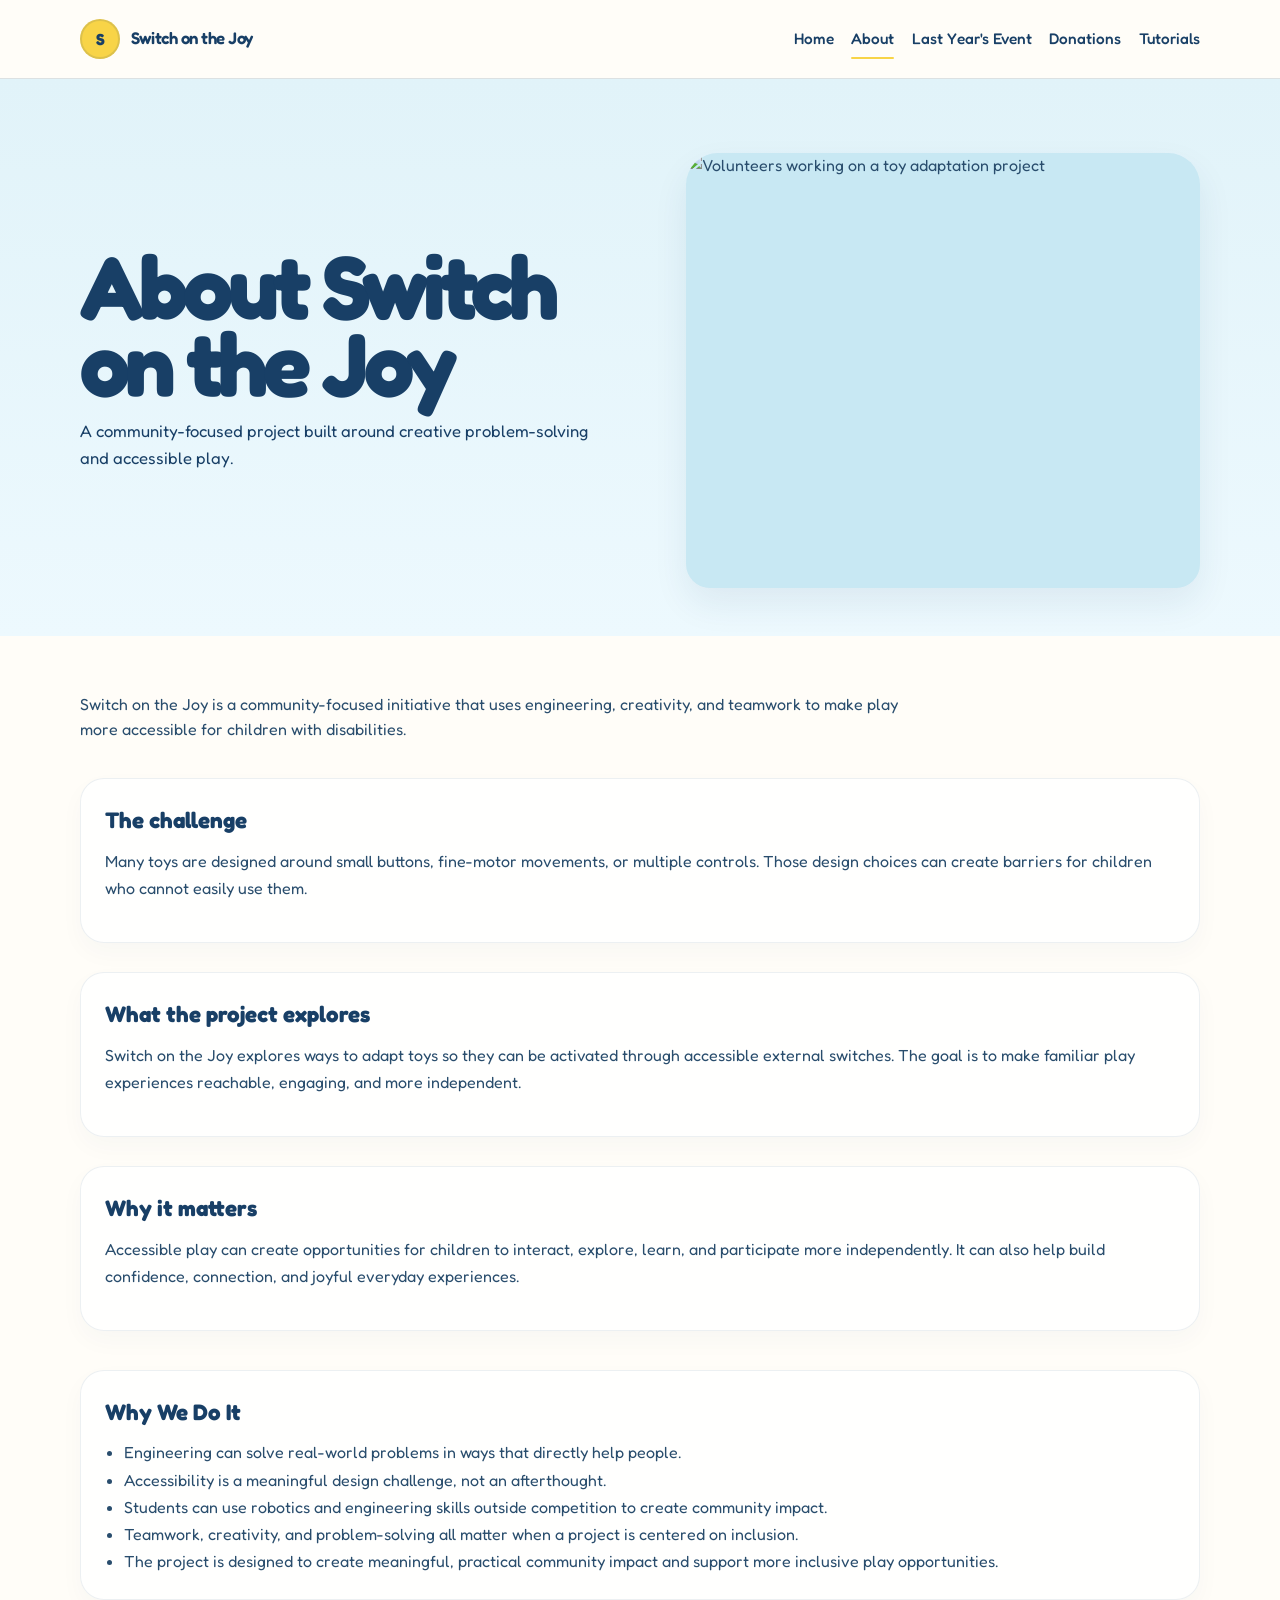
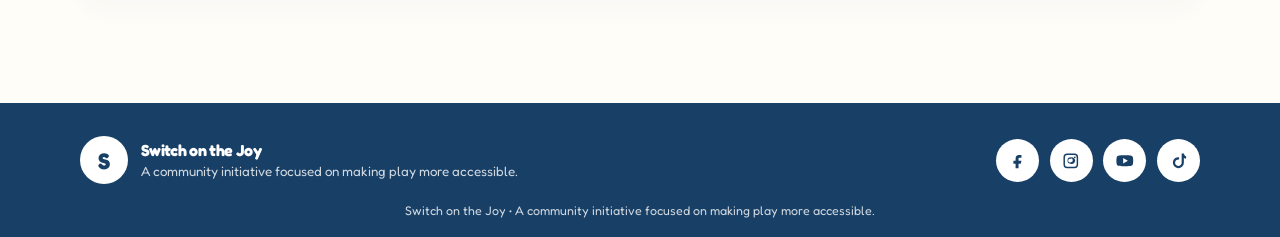
==== about.html @ 239ac734 "made multi page changes" ====
<!DOCTYPE html>
<html lang="en">
<head>
  <meta charset="UTF-8">
  <meta name="viewport" content="width=device-width, initial-scale=1.0">
  <title>About Switch on the Joy | FBNF</title>
  <link rel="preconnect" href="https://fonts.googleapis.com">
  <link rel="preconnect" href="https://fonts.gstatic.com" crossorigin>
  <link href="https://fonts.googleapis.com/css2?family=Fredoka:wght@400;500;600;700&family=Patrick+Hand&display=swap" rel="stylesheet">
  <link rel="stylesheet" href="styles.css">
</head>
<body>
  <header class="site-header">
    <div class="container nav-wrap">
      <a class="brand" href="index.html" aria-label="Switch on the Joy home">
        <span class="brand-mark">S</span>
        <span class="brand-name">Switch on the Joy</span>
      </a>

      <button class="nav-toggle" type="button" aria-expanded="false" aria-controls="site-nav">
        Menu
      </button>

      <nav class="main-nav" id="site-nav" aria-label="Main navigation">
        <a href="index.html">Home</a>
        <a href="about.html" class="is-current">About</a>
        <a href="event.html">Last Year's Event</a>
        <a href="donate.html">Donations</a>
        <a href="tutorials.html">Tutorials</a>
      </nav>
    </div>
  </header>

  <main>
    <section class="page-hero">
      <div class="container hero-layout">
        <div class="hero-copy">
          <h1>About Switch on the Joy</h1>
          <p class="hero-subtitle">A community-focused project built around creative problem-solving and accessible play.</p>
        </div>

        <div class="hero-image">
          <img src="images/mission.jpg" alt="Volunteers working on a toy adaptation project">
        </div>
      </div>
    </section>

    <section class="page-shell">
      <div class="container">
        <div class="page-intro">
          <p class="section-copy">
            Switch on the Joy is a community-focused initiative that uses engineering, creativity, and teamwork to make play more accessible for children with disabilities.
          </p>
        </div>

        <div class="story-block">
          <article>
            <h3>The challenge</h3>
            <p>
              Many toys are designed around small buttons, fine-motor movements, or multiple controls. Those design choices can create barriers for children who cannot easily use them.
            </p>
          </article>

          <article>
            <h3>What the project explores</h3>
            <p>
              Switch on the Joy explores ways to adapt toys so they can be activated through accessible external switches. The goal is to make familiar play experiences reachable, engaging, and more independent.
            </p>
          </article>

          <article>
            <h3>Why it matters</h3>
            <p>
              Accessible play can create opportunities for children to interact, explore, learn, and participate more independently. It can also help build confidence, connection, and joyful everyday experiences.
            </p>
          </article>
        </div>

        <div class="story-block">
          <div class="info-panel">
            <h3>Why We Do It</h3>
            <ul class="article-list">
              <li>Engineering can solve real-world problems in ways that directly help people.</li>
              <li>Accessibility is a meaningful design challenge, not an afterthought.</li>
              <li>Students can use robotics and engineering skills outside competition to create community impact.</li>
              <li>Teamwork, creativity, and problem-solving all matter when a project is centered on inclusion.</li>
              <li>The project is designed to create meaningful, practical community impact and support more inclusive play opportunities.</li>
            </ul>
          </div>
        </div>
      </div>
    </section>
  </main>

  <footer class="site-footer">
    <div class="container footer-layout">
      <div class="footer-brand">
        <div class="footer-mark">S</div>
        <div>
          <strong>Switch on the Joy</strong>
          <small>A community initiative focused on making play more accessible.</small>
        </div>
      </div>

      <div class="footer-socials" aria-label="Social media links">
        <!-- TODO: Add confirmed Facebook page link -->
        <a class="social-link" href="#" aria-label="Facebook" target="_blank" rel="noopener">
          <svg viewBox="0 0 24 24" aria-hidden="true"><path d="M14 8h3V4h-3c-3.1 0-5 1.9-5 5v3H6v4h3v6h4v-6h3l1-4h-4V9c0-.7.3-1 1-1Z"/></svg>
        </a>
        <!-- TODO: Add confirmed Instagram account link -->
        <a class="social-link" href="#" aria-label="Instagram" target="_blank" rel="noopener">
          <svg viewBox="0 0 24 24" aria-hidden="true"><path d="M7 2h10a5 5 0 0 1 5 5v10a5 5 0 0 1-5 5H7a5 5 0 0 1-5-5V7a5 5 0 0 1 5-5Zm0 2a3 3 0 0 0-3 3v10a3 3 0 0 0 3 3h10a3 3 0 0 0 3-3V7a3 3 0 0 0-3-3H7Zm5 3.5A4.5 4.5 0 1 1 12 16a4.5 4.5 0 0 1 0-9Zm0 2A2.5 2.5 0 1 0 12 14a2.5 2.5 0 0 0 0-5.5ZM17.5 6a1.25 1.25 0 1 1 0 2.5 1.25 1.25 0 0 1 0-2.5Z"/></svg>
        </a>
        <a class="social-link" href="https://www.youtube.com/@switchedadaptedtoys" aria-label="YouTube" target="_blank" rel="noopener">
          <svg viewBox="0 0 24 24" aria-hidden="true"><path d="M23 7.2a3 3 0 0 0-2.1-2.1C19 4.5 12 4.5 12 4.5s-7 0-8.9.6A3 3 0 0 0 1 7.2 31 31 0 0 0 .5 12 31 31 0 0 0 1 16.8a3 3 0 0 0 2.1 2.1c1.9.6 8.9.6 8.9.6s7 0 8.9-.6a3 3 0 0 0 2.1-2.1 31 31 0 0 0 .5-4.8 31 31 0 0 0-.5-4.8ZM9.8 15.8V8.2l6.4 3.8-6.4 3.8Z"/></svg>
        </a>
        <!-- TODO: Add confirmed TikTok account link -->
        <a class="social-link" href="#" aria-label="TikTok" target="_blank" rel="noopener">
          <svg viewBox="0 0 24 24" aria-hidden="true"><path d="M16 2h3c.2 1.7 1.2 3.3 3 4v3c-1.1 0-2.2-.3-3.1-.8v6.3a7.5 7.5 0 1 1-6.5-7.4v3.1a4.5 4.5 0 1 0 3.5 4.3V2Z"/></svg>
        </a>
      </div>
    </div>

    <div class="footer-bottom">Switch on the Joy • A community initiative focused on making play more accessible.</div>
  </footer>

  <script>
    const navToggle = document.querySelector('.nav-toggle');
    const mainNav = document.querySelector('.main-nav');

    if (navToggle && mainNav) {
      navToggle.addEventListener('click', () => {
        const isOpen = mainNav.classList.toggle('is-open');
        navToggle.setAttribute('aria-expanded', String(isOpen));
      });
    }
  </script>
</body>
</html>
---- styles.css ----
:root {
  --navy: #183f66;
  --ink: #294d6d;
  --blue: #e1f3f9;
  --blue-deep: #c8e8f3;
  --cream: #fffdf8;
  --yellow: #f8d447;
  --yellow-soft: #fff1a8;
  --purple: #d6c9ed;
  --green: #b4dfbe;
  --pink: #edb8c8;
  --sand: #f5efe4;
  --line: rgba(24, 63, 102, 0.15);
  --shadow: 0 16px 35px rgba(24, 63, 102, 0.08);
  --content-width: 1120px;
}

* {
  box-sizing: border-box;
}

html {
  scroll-behavior: smooth;
}

body {
  margin: 0;
  font-family: "Fredoka", sans-serif;
  background: var(--cream);
  color: var(--ink);
  line-height: 1.5;
}

img {
  display: block;
  max-width: 100%;
  height: auto;
}

a {
  color: inherit;
  text-decoration: none;
}

button,
input,
textarea,
select {
  font: inherit;
}

img[alt=""] {
  display: none;
}

p,
h1,
h2,
h3,
h4,
ul,
ol {
  margin-top: 0;
}

.container {
  width: min(var(--content-width), calc(100% - 48px));
  margin: 0 auto;
}

.section-label {
  margin: 0 0 0.6rem;
  color: var(--navy);
  font-family: "Patrick Hand", cursive;
  font-size: clamp(1.4rem, 2vw, 1.8rem);
  line-height: 1;
  letter-spacing: 0.02em;
}

.section-title {
  margin: 0 0 1rem;
  color: var(--navy);
  font-size: clamp(2.1rem, 4vw, 3rem);
  line-height: 1;
  letter-spacing: -0.04em;
}

.section-copy {
  margin: 0;
  font-size: 1rem;
  line-height: 1.6;
}

.button,
.button-secondary,
.button-light {
  display: inline-flex;
  align-items: center;
  justify-content: center;
  min-height: 46px;
  padding: 0.8rem 1.3rem;
  border-radius: 999px;
  border: 2px solid transparent;
  font-weight: 600;
  transition: transform 0.2s ease, box-shadow 0.2s ease;
}

.button {
  background: var(--yellow);
  color: var(--navy);
  box-shadow: 0 4px 0 rgba(24, 63, 102, 0.12);
}

.button-secondary {
  background: var(--navy);
  color: white;
}

.button-light {
  background: rgba(255, 255, 255, 0.7);
  border-color: rgba(24, 63, 102, 0.09);
  color: var(--navy);
}

.button:hover,
.button-secondary:hover,
.button-light:hover,
.button:focus-visible,
.button-secondary:focus-visible,
.button-light:focus-visible {
  transform: translateY(-1px);
}

:focus-visible {
  outline: 3px solid var(--yellow);
  outline-offset: 3px;
}

.site-header {
  position: sticky;
  top: 0;
  z-index: 20;
  background: rgba(255, 253, 248, 0.94);
  backdrop-filter: blur(6px);
  border-bottom: 1px solid var(--line);
}

.nav-wrap {
  display: flex;
  align-items: center;
  justify-content: space-between;
  min-height: 78px;
  gap: 1rem;
}

.brand {
  display: inline-flex;
  align-items: center;
  gap: 0.7rem;
  color: var(--navy);
}

.brand-mark {
  display: grid;
  place-items: center;
  width: 2.5rem;
  height: 2.5rem;
  border-radius: 50%;
  background: var(--yellow);
  color: var(--navy);
  font-weight: 700;
  box-shadow: inset 0 0 0 2px rgba(24, 63, 102, 0.12);
}

.brand-name {
  display: inline-block;
  font-size: 1.05rem;
  font-weight: 600;
  letter-spacing: -0.03em;
}

.main-nav {
  display: flex;
  align-items: center;
  gap: 1.1rem;
}

.main-nav a {
  position: relative;
  color: var(--navy);
  font-size: 0.96rem;
  font-weight: 500;
  padding: 0.4rem 0;
}

.main-nav a::after {
  content: "";
  position: absolute;
  left: 0;
  bottom: -0.1rem;
  width: 100%;
  height: 2px;
  border-radius: 999px;
  background: var(--yellow);
  transform: scaleX(0);
  transform-origin: left center;
  transition: transform 0.2s ease;
}

.main-nav a:hover::after,
.main-nav a:focus-visible::after,
.main-nav a.is-current::after {
  transform: scaleX(1);
}

.nav-toggle {
  display: none;
  border: 1px solid var(--line);
  background: var(--cream);
  color: var(--navy);
  border-radius: 999px;
  padding: 0.6rem 0.9rem;
  cursor: pointer;
}

.page-hero {
  background: linear-gradient(180deg, var(--blue) 0%, #edf9fe 100%);
  padding: 4.6rem 0 3rem;
}

.hero-layout {
  display: grid;
  grid-template-columns: 1.1fr 1fr;
  gap: 2.5rem;
  align-items: center;
}

.hero-copy {
  max-width: 540px;
}

.hero-copy h1 {
  margin: 0;
  color: var(--navy);
  font-size: clamp(3.1rem, 7vw, 6rem);
  line-height: 0.86;
  letter-spacing: -0.06em;
}

.hero-subtitle {
  margin: 1rem 0 0.7rem;
  color: var(--navy);
  font-size: clamp(1.4rem, 2.4vw, 2rem);
  line-height: 1.15;
}

.hero-copy p {
  margin-bottom: 1.3rem;
  max-width: 32rem;
  font-size: 1.04rem;
  line-height: 1.6;
}

.hero-actions {
  display: flex;
  flex-wrap: wrap;
  gap: 0.9rem;
}

.hero-image {
  position: relative;
  border-radius: 2rem 2rem 1.5rem 1.5rem;
  overflow: hidden;
  box-shadow: var(--shadow);
  background: var(--blue-deep);
}

.hero-image img {
  width: 100%;
  height: clamp(300px, 34vw, 440px);
  max-height: 440px;
  object-fit: cover;
  object-position: center;
}

.hero-badge {
  position: absolute;
  right: 1.4rem;
  top: 1.2rem;
  display: inline-block;
  background: rgba(248, 212, 71, 0.92);
  color: var(--navy);
  padding: 0.7rem 0.9rem;
  border-radius: 1.1rem;
  font-family: "Patrick Hand", cursive;
  font-size: 1.5rem;
  line-height: 1;
  transform: rotate(5deg);
}

.content-block {
  padding: 4.2rem 0;
}

.split-layout {
  display: grid;
  grid-template-columns: minmax(0, 1fr) minmax(0, 1.3fr);
  gap: 2rem;
  align-items: center;
}

.mission-photo {
  border-radius: 1.5rem;
  overflow: hidden;
  box-shadow: var(--shadow);
}

.mission-photo img {
  width: 100%;
  height: clamp(220px, 22vw, 320px);
  max-height: 340px;
  object-fit: cover;
}

.mission-copy {
  max-width: 42rem;
}

.mission-copy p {
  margin-bottom: 1rem;
  font-size: 1rem;
  line-height: 1.7;
}

.note-tag {
  display: inline-block;
  padding: 1rem 1.2rem;
  border-radius: 1.1rem 1.1rem 1.5rem 1.1rem;
  background: var(--yellow-soft);
  color: var(--navy);
  font-family: "Patrick Hand", cursive;
  font-size: clamp(1.25rem, 2vw, 1.6rem);
  line-height: 1.1;
  transform: rotate(3deg);
}

.process-section {
  background: var(--blue);
  padding: 4rem 0;
}

.process-header {
  text-align: center;
  max-width: 42rem;
  margin: 0 auto 2.3rem;
}

.process-carousel {
  display: grid;
  grid-template-columns: auto minmax(0, 1fr) auto;
  align-items: center;
  gap: 1rem;
}

.process-track {
  display: flex;
  gap: 1rem;
  overflow-x: auto;
  scroll-snap-type: x proximity;
  scrollbar-width: thin;
  scrollbar-color: rgba(24, 63, 102, 0.28) transparent;
  padding-bottom: 0.75rem;
}

.process-track::-webkit-scrollbar {
  height: 8px;
}

.process-track::-webkit-scrollbar-thumb {
  background: rgba(24, 63, 102, 0.28);
  border-radius: 999px;
}

.process-step {
  position: relative;
  flex: 0 0 min(280px, 78vw);
  display: flex;
  flex-direction: column;
  gap: 1rem;
  min-height: 280px;
  padding: 1.5rem 1.1rem 1.1rem;
  background: rgba(255, 255, 255, 0.38);
  border: 1px solid rgba(24, 63, 102, 0.08);
  border-radius: 1.4rem;
  scroll-snap-align: start;
  box-shadow: inset 0 0 0 1px rgba(255, 255, 255, 0.5);
}

.step-icon {
  display: grid;
  place-items: center;
  width: 4.2rem;
  height: 4.2rem;
  margin: 0 auto;
  border-radius: 50%;
  background: var(--blue-deep);
}

.step-icon img {
  width: 2.3rem;
  height: 2.3rem;
  object-fit: contain;
}

.step-number {
  display: inline-flex;
  align-items: center;
  justify-content: center;
  width: 2rem;
  height: 2rem;
  border-radius: 50%;
  background: var(--yellow);
  color: var(--navy);
  font-size: 0.8rem;
  font-weight: 700;
}

.step-title {
  color: var(--navy);
  font-size: 1.03rem;
  font-weight: 700;
}

.process-step p {
  margin: 0;
  font-size: 0.86rem;
  line-height: 1.55;
}

.carousel-arrow {
  display: inline-flex;
  align-items: center;
  justify-content: center;
  width: 2.9rem;
  height: 2.9rem;
  border: 0;
  border-radius: 50%;
  background: rgba(255, 255, 255, 0.8);
  color: var(--navy);
  font-size: 1.5rem;
  cursor: pointer;
  box-shadow: 0 6px 18px rgba(24, 63, 102, 0.08);
}

.carousel-arrow:focus-visible {
  outline: 3px solid var(--yellow);
  outline-offset: 2px;
}

.get-involved {
  padding: 4rem 0;
}

.card-grid {
  display: grid;
  grid-template-columns: repeat(2, minmax(0, 1fr));
  gap: 1rem;
}

.info-card {
  display: flex;
  gap: 0.9rem;
  align-items: flex-start;
  padding: 1.2rem;
  background: rgba(225, 243, 249, 0.35);
  border: 1px solid rgba(24, 63, 102, 0.08);
  border-radius: 1.2rem;
}

.card-icon {
  display: grid;
  place-items: center;
  width: 3.3rem;
  height: 3.3rem;
  flex-shrink: 0;
  border-radius: 0.9rem;
  background: var(--purple);
}

.info-card:nth-child(2) .card-icon { background: var(--green); }
.info-card:nth-child(3) .card-icon { background: var(--blue-deep); }
.info-card:nth-child(4) .card-icon { background: var(--pink); }

.card-icon img {
  width: 1.8rem;
  height: 1.8rem;
  object-fit: contain;
}

.info-card h3 {
  margin: 0 0 0.3rem;
  color: var(--navy);
  font-size: 1.08rem;
}

.info-card p {
  margin: 0 0 0.5rem;
  font-size: 0.85rem;
  line-height: 1.5;
}

.card-link {
  display: inline-block;
  color: var(--navy);
  font-weight: 700;
  font-size: 0.76rem;
}

.card-link.is-muted {
  color: var(--ink);
  opacity: 0.8;
}

.event-preview {
  background: linear-gradient(180deg, rgba(255, 253, 248, 0.8), rgba(225, 243, 249, 0.65));
  padding: 4rem 0;
}

.preview-layout {
  display: grid;
  grid-template-columns: 1fr 1.2fr;
  gap: 2rem;
  align-items: center;
}

.preview-box {
  display: flex;
  flex-direction: column;
  gap: 1rem;
  padding: 1.5rem 1.4rem;
  border-radius: 1.4rem;
  background: rgba(255, 255, 255, 0.8);
  border: 1px solid rgba(24, 63, 102, 0.07);
}

.preview-gallery {
  display: grid;
  grid-template-columns: repeat(2, minmax(0, 1fr));
  gap: 1rem;
}

.preview-gallery figure {
  margin: 0;
  overflow: hidden;
  border-radius: 1rem;
  box-shadow: var(--shadow);
}

.preview-gallery img {
  width: 100%;
  height: clamp(180px, 18vw, 240px);
  object-fit: cover;
}

.page-shell {
  padding: 3.5rem 0 4rem;
}

.page-intro {
  display: grid;
  gap: 1.1rem;
  max-width: 52rem;
  margin-bottom: 2.2rem;
}

.story-block {
  display: grid;
  gap: 1.8rem;
  margin-bottom: 2.4rem;
}

.story-block article,
.info-panel,
.tutorial-card,
.gallery-item,
.donation-card {
  background: rgba(255, 255, 255, 0.8);
  border: 1px solid rgba(24, 63, 102, 0.08);
  border-radius: 1.5rem;
  padding: 1.5rem;
  box-shadow: 0 10px 25px rgba(24, 63, 102, 0.03);
}

.story-block h3,
.info-panel h3,
.donation-card h3 {
  margin-bottom: 0.7rem;
  color: var(--navy);
  font-size: 1.4rem;
}

.story-block p,
.info-panel p,
.donation-card p,
.donation-card li,
.tutorial-card p,
.article-list li {
  font-size: 1rem;
  line-height: 1.7;
}

.article-list {
  margin: 0;
  padding-left: 1.2rem;
}

.tutorial-grid,
.donation-grid,
.gallery-grid {
  display: grid;
  gap: 1.2rem;
}

.tutorial-grid {
  grid-template-columns: repeat(3, minmax(0, 1fr));
}

.gallery-grid {
  grid-template-columns: repeat(2, minmax(0, 1fr));
}

.gallery-item img {
  width: 100%;
  height: clamp(200px, 20vw, 260px);
  object-fit: cover;
  border-radius: 1rem 1rem 0 0;
}

.gallery-item figcaption {
  padding: 1rem 1.1rem 1.2rem;
  color: var(--ink);
  font-size: 0.92rem;
  line-height: 1.5;
}

.tutorial-card {
  display: flex;
  flex-direction: column;
  gap: 0.7rem;
}

.tutorial-card .tag {
  display: inline-block;
  width: fit-content;
  padding: 0.35rem 0.7rem;
  border-radius: 999px;
  background: var(--yellow-soft);
  color: var(--navy);
  font-size: 0.72rem;
  font-weight: 700;
  letter-spacing: 0.04em;
  text-transform: uppercase;
}

.tutorial-card h3 {
  margin: 0;
  color: var(--navy);
  font-size: 1.3rem;
}

.tutorial-card .button-light {
  margin-top: auto;
}

.donation-grid {
  grid-template-columns: repeat(2, minmax(0, 1fr));
}

.donation-card .qr-box {
  display: flex;
  justify-content: center;
  margin: 1rem 0;
}

.donation-card .qr-box img {
  width: min(220px, 100%);
  border-radius: 1rem;
  box-shadow: var(--shadow);
}

.donation-card .contact-list {
  margin: 0;
  padding-left: 1.1rem;
}

.side-note {
  display: inline-block;
  margin-top: 0.7rem;
  font-family: "Patrick Hand", cursive;
  font-size: 1.3rem;
  color: var(--navy);
}

.page-cta {
  margin-top: 1.6rem;
}

.site-footer {
  background: var(--navy);
  color: white;
  padding: 2.1rem 0 1rem;
}

.footer-layout {
  display: flex;
  align-items: center;
  justify-content: space-between;
  gap: 1.5rem;
}

.footer-brand {
  display: inline-flex;
  align-items: center;
  gap: 0.8rem;
}

.footer-mark {
  display: grid;
  place-items: center;
  width: 3rem;
  height: 3rem;
  border-radius: 50%;
  background: white;
  color: var(--navy);
  font-size: 1.4rem;
  font-weight: 700;
}

.footer-brand strong {
  display: block;
  color: white;
  letter-spacing: -0.04em;
}

.footer-brand small {
  display: block;
  opacity: 0.8;
}

.footer-socials {
  display: flex;
  align-items: center;
  gap: 0.65rem;
}

.social-link {
  display: grid;
  place-items: center;
  width: 2.7rem;
  height: 2.7rem;
  border-radius: 50%;
  background: white;
  color: var(--navy);
}

.social-link svg {
  width: 1.1rem;
  height: 1.1rem;
  fill: currentColor;
}

.footer-bottom {
  text-align: center;
  padding-top: 1.1rem;
  opacity: 0.8;
  font-size: 0.78rem;
}

@media (max-width: 900px) {
  .hero-layout,
  .split-layout,
  .preview-layout {
    grid-template-columns: 1fr;
  }

  .process-grid {
    grid-template-columns: repeat(2, minmax(0, 1fr));
  }

  .tutorial-grid,
  .donation-grid {
    grid-template-columns: 1fr;
  }

  .footer-layout {
    flex-direction: column;
    align-items: flex-start;
  }
}

@media (max-width: 680px) {
  .container {
    width: min(var(--content-width), calc(100% - 28px));
  }

  .nav-toggle {
    display: inline-flex;
    align-items: center;
    justify-content: center;
  }

  .main-nav {
    position: absolute;
    left: 14px;
    right: 14px;
    top: calc(100% + 0.5rem);
    display: none;
    flex-direction: column;
    align-items: flex-start;
    gap: 0.4rem;
    padding: 0.9rem 1rem;
    background: rgba(255, 253, 248, 0.98);
    border: 1px solid var(--line);
    border-radius: 1rem;
    box-shadow: var(--shadow);
  }

  .main-nav.is-open {
    display: flex;
  }

  .page-hero {
    padding-top: 3rem;
  }

  .hero-actions {
    flex-direction: column;
    align-items: stretch;
  }

  .button,
  .button-secondary,
  .button-light {
    width: 100%;
  }

  .process-grid,
  .card-grid,
  .gallery-grid {
    grid-template-columns: 1fr;
  }

  .hero-image img {
    min-height: 300px;
  }
}
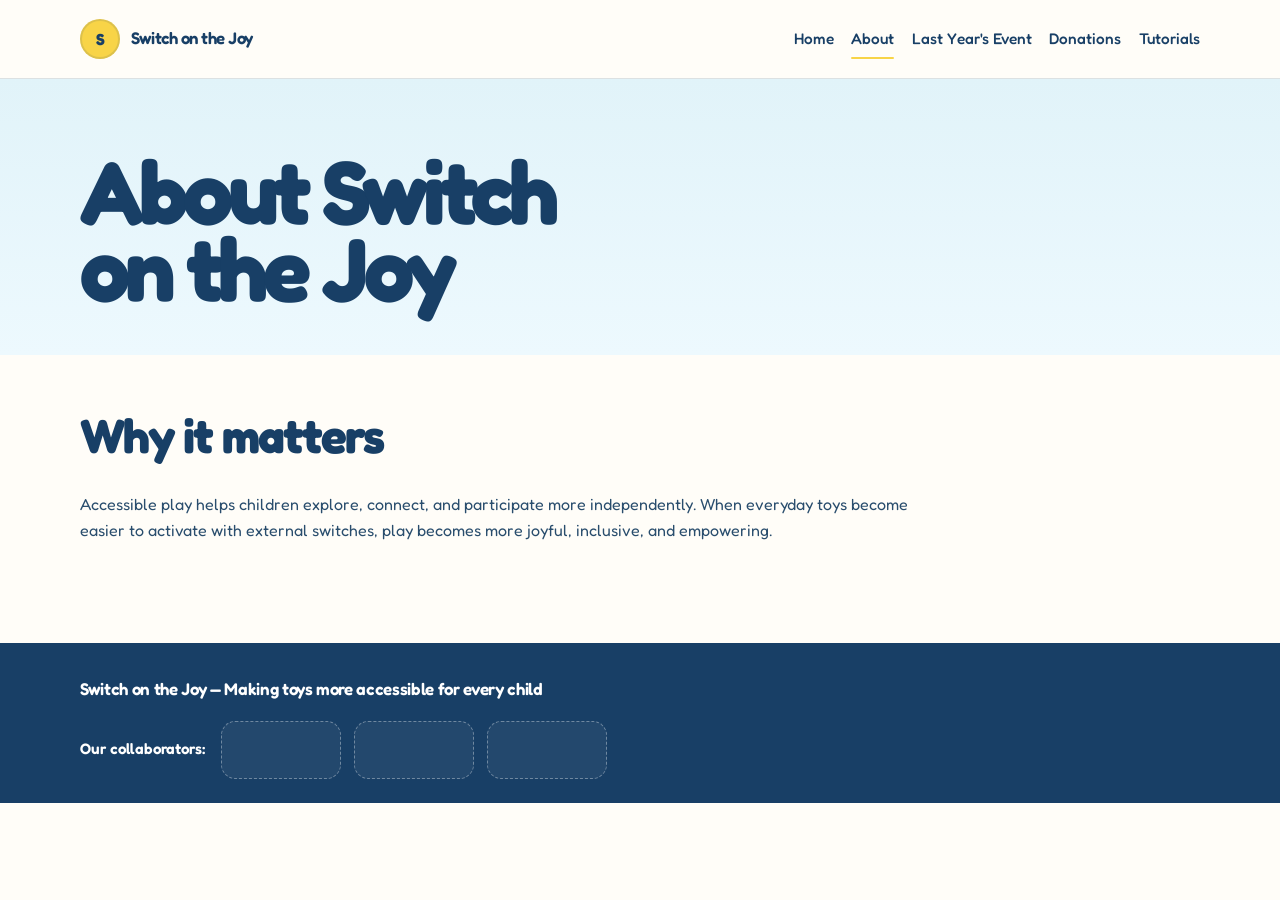
==== commit c95bcbef: "starting to work on changes" ====
--- a/about.html
+++ b/about.html
@@ -36,11 +36,6 @@
       <div class="container hero-layout">
         <div class="hero-copy">
           <h1>About Switch on the Joy</h1>
-          <p class="hero-subtitle">A community-focused project built around creative problem-solving and accessible play.</p>
-        </div>
-
-        <div class="hero-image">
-          <img src="images/mission.jpg" alt="Volunteers working on a toy adaptation project">
         </div>
       </div>
     </section>
@@ -48,45 +43,8 @@
     <section class="page-shell">
       <div class="container">
         <div class="page-intro">
-          <p class="section-copy">
-            Switch on the Joy is a community-focused initiative that uses engineering, creativity, and teamwork to make play more accessible for children with disabilities.
-          </p>
-        </div>
-
-        <div class="story-block">
-          <article>
-            <h3>The challenge</h3>
-            <p>
-              Many toys are designed around small buttons, fine-motor movements, or multiple controls. Those design choices can create barriers for children who cannot easily use them.
-            </p>
-          </article>
-
-          <article>
-            <h3>What the project explores</h3>
-            <p>
-              Switch on the Joy explores ways to adapt toys so they can be activated through accessible external switches. The goal is to make familiar play experiences reachable, engaging, and more independent.
-            </p>
-          </article>
-
-          <article>
-            <h3>Why it matters</h3>
-            <p>
-              Accessible play can create opportunities for children to interact, explore, learn, and participate more independently. It can also help build confidence, connection, and joyful everyday experiences.
-            </p>
-          </article>
-        </div>
-
-        <div class="story-block">
-          <div class="info-panel">
-            <h3>Why We Do It</h3>
-            <ul class="article-list">
-              <li>Engineering can solve real-world problems in ways that directly help people.</li>
-              <li>Accessibility is a meaningful design challenge, not an afterthought.</li>
-              <li>Students can use robotics and engineering skills outside competition to create community impact.</li>
-              <li>Teamwork, creativity, and problem-solving all matter when a project is centered on inclusion.</li>
-              <li>The project is designed to create meaningful, practical community impact and support more inclusive play opportunities.</li>
-            </ul>
-          </div>
+          <h2 class="section-title">Why it matters</h2>
+          <p class="section-copy">Accessible play helps children explore, connect, and participate more independently. When everyday toys become easier to activate with external switches, play becomes more joyful, inclusive, and empowering.</p>
         </div>
       </div>
     </section>
@@ -94,34 +52,17 @@
 
   <footer class="site-footer">
     <div class="container footer-layout">
-      <div class="footer-brand">
-        <div class="footer-mark">S</div>
-        <div>
-          <strong>Switch on the Joy</strong>
-          <small>A community initiative focused on making play more accessible.</small>
-        </div>
-      </div>
+      <p class="footer-message">Switch on the Joy — Making toys more accessible for every child</p>
+    </div>
 
-      <div class="footer-socials" aria-label="Social media links">
-        <!-- TODO: Add confirmed Facebook page link -->
-        <a class="social-link" href="#" aria-label="Facebook" target="_blank" rel="noopener">
-          <svg viewBox="0 0 24 24" aria-hidden="true"><path d="M14 8h3V4h-3c-3.1 0-5 1.9-5 5v3H6v4h3v6h4v-6h3l1-4h-4V9c0-.7.3-1 1-1Z"/></svg>
-        </a>
-        <!-- TODO: Add confirmed Instagram account link -->
-        <a class="social-link" href="#" aria-label="Instagram" target="_blank" rel="noopener">
-          <svg viewBox="0 0 24 24" aria-hidden="true"><path d="M7 2h10a5 5 0 0 1 5 5v10a5 5 0 0 1-5 5H7a5 5 0 0 1-5-5V7a5 5 0 0 1 5-5Zm0 2a3 3 0 0 0-3 3v10a3 3 0 0 0 3 3h10a3 3 0 0 0 3-3V7a3 3 0 0 0-3-3H7Zm5 3.5A4.5 4.5 0 1 1 12 16a4.5 4.5 0 0 1 0-9Zm0 2A2.5 2.5 0 1 0 12 14a2.5 2.5 0 0 0 0-5.5ZM17.5 6a1.25 1.25 0 1 1 0 2.5 1.25 1.25 0 0 1 0-2.5Z"/></svg>
-        </a>
-        <a class="social-link" href="https://www.youtube.com/@switchedadaptedtoys" aria-label="YouTube" target="_blank" rel="noopener">
-          <svg viewBox="0 0 24 24" aria-hidden="true"><path d="M23 7.2a3 3 0 0 0-2.1-2.1C19 4.5 12 4.5 12 4.5s-7 0-8.9.6A3 3 0 0 0 1 7.2 31 31 0 0 0 .5 12 31 31 0 0 0 1 16.8a3 3 0 0 0 2.1 2.1c1.9.6 8.9.6 8.9.6s7 0 8.9-.6a3 3 0 0 0 2.1-2.1 31 31 0 0 0 .5-4.8 31 31 0 0 0-.5-4.8ZM9.8 15.8V8.2l6.4 3.8-6.4 3.8Z"/></svg>
-        </a>
-        <!-- TODO: Add confirmed TikTok account link -->
-        <a class="social-link" href="#" aria-label="TikTok" target="_blank" rel="noopener">
-          <svg viewBox="0 0 24 24" aria-hidden="true"><path d="M16 2h3c.2 1.7 1.2 3.3 3 4v3c-1.1 0-2.2-.3-3.1-.8v6.3a7.5 7.5 0 1 1-6.5-7.4v3.1a4.5 4.5 0 1 0 3.5 4.3V2Z"/></svg>
-        </a>
+    <div class="container collaborator-row">
+      <span class="collaborators-label">Our collaborators:</span>
+      <div class="collaborator-slots" aria-label="Collaborator logo placeholders">
+        <span class="collaborator-slot" aria-hidden="true"></span>
+        <span class="collaborator-slot" aria-hidden="true"></span>
+        <span class="collaborator-slot" aria-hidden="true"></span>
       </div>
     </div>
-
-    <div class="footer-bottom">Switch on the Joy • A community initiative focused on making play more accessible.</div>
   </footer>
 
   <script>
--- a/styles.css
+++ b/styles.css
@@ -131,6 +131,25 @@
   transform: translateY(-1px);
 }
 
+.info-card h3 {
+  margin: 0 0 0.3rem;
+  color: var(--navy);
+  font-size: 1.15rem;
+}
+
+.info-card p {
+  margin: 0 0 0.5rem;
+  font-size: 0.92rem;
+  line-height: 1.5;
+}
+
+.card-link {
+  display: inline-block;
+  color: var(--navy);
+  font-weight: 700;
+  font-size: 0.82rem;
+}
+
 :focus-visible {
   outline: 3px solid var(--yellow);
   outline-offset: 3px;
@@ -622,7 +641,7 @@
 }
 
 .tutorial-grid {
-  grid-template-columns: repeat(3, minmax(0, 1fr));
+  grid-template-columns: repeat(5, minmax(0, 1fr));
 }
 
 .gallery-grid {
@@ -646,30 +665,17 @@
 .tutorial-card {
   display: flex;
   flex-direction: column;
+  justify-content: center;
+  min-height: 180px;
   gap: 0.7rem;
-}
-
-.tutorial-card .tag {
-  display: inline-block;
-  width: fit-content;
-  padding: 0.35rem 0.7rem;
-  border-radius: 999px;
-  background: var(--yellow-soft);
-  color: var(--navy);
-  font-size: 0.72rem;
-  font-weight: 700;
-  letter-spacing: 0.04em;
-  text-transform: uppercase;
-}
-
-.tutorial-card h3 {
-  margin: 0;
-  color: var(--navy);
-  font-size: 1.3rem;
-}
-
-.tutorial-card .button-light {
-  margin-top: auto;
+  background: rgba(255, 255, 255, 0.8);
+  border: 1px solid rgba(24, 63, 102, 0.08);
+  border-radius: 1.3rem;
+  box-shadow: 0 10px 25px rgba(24, 63, 102, 0.03);
+}
+
+.tutorial-placeholder {
+  background: linear-gradient(180deg, rgba(255, 255, 255, 0.65), rgba(225, 243, 249, 0.25));
 }
 
 .donation-grid {
@@ -708,7 +714,7 @@
 .site-footer {
   background: var(--navy);
   color: white;
-  padding: 2.1rem 0 1rem;
+  padding: 2.1rem 0 1.5rem;
 }
 
 .footer-layout {
@@ -718,33 +724,40 @@
   gap: 1.5rem;
 }
 
-.footer-brand {
-  display: inline-flex;
-  align-items: center;
+.footer-message {
+  margin: 0;
+  color: white;
+  font-size: 1.06rem;
+  font-weight: 600;
+  letter-spacing: -0.02em;
+}
+
+.collaborator-row {
+  display: flex;
+  align-items: center;
+  gap: 1rem;
+  flex-wrap: wrap;
+  margin-top: 1.2rem;
+}
+
+.collaborators-label {
+  color: white;
+  font-size: 0.95rem;
+  font-weight: 600;
+}
+
+.collaborator-slots {
+  display: flex;
   gap: 0.8rem;
-}
-
-.footer-mark {
-  display: grid;
-  place-items: center;
-  width: 3rem;
-  height: 3rem;
-  border-radius: 50%;
-  background: white;
-  color: var(--navy);
-  font-size: 1.4rem;
-  font-weight: 700;
-}
-
-.footer-brand strong {
-  display: block;
-  color: white;
-  letter-spacing: -0.04em;
-}
-
-.footer-brand small {
-  display: block;
-  opacity: 0.8;
+  flex-wrap: wrap;
+}
+
+.collaborator-slot {
+  width: 120px;
+  height: 58px;
+  border-radius: 0.9rem;
+  border: 1px dashed rgba(255, 255, 255, 0.35);
+  background: rgba(255, 255, 255, 0.05);
 }
 
 .footer-socials {
@@ -790,6 +803,10 @@
   .tutorial-grid,
   .donation-grid {
     grid-template-columns: 1fr;
+  }
+
+  .tutorial-grid {
+    grid-template-columns: repeat(2, minmax(0, 1fr));
   }
 
   .footer-layout {
@@ -846,7 +863,8 @@
 
   .process-grid,
   .card-grid,
-  .gallery-grid {
+  .gallery-grid,
+  .tutorial-grid {
     grid-template-columns: 1fr;
   }
 
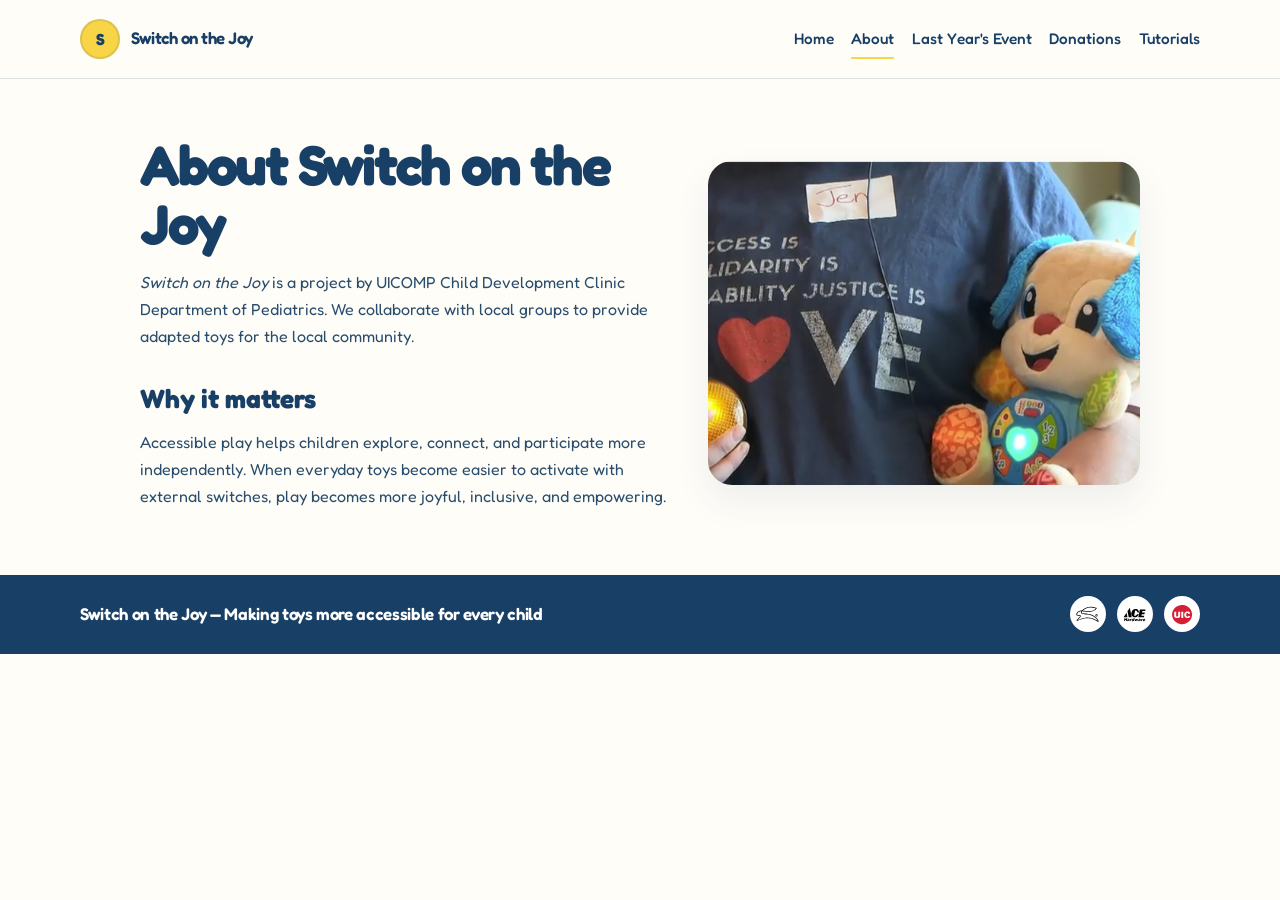
==== commit dc9b0c0e: "main website changes" ====
--- a/about.html
+++ b/about.html
@@ -32,19 +32,16 @@
   </header>
 
   <main>
-    <section class="page-hero">
-      <div class="container hero-layout">
-        <div class="hero-copy">
-          <h1>About Switch on the Joy</h1>
+    <section class="page-shell">
+      <div class="container about-layout">
+        <div class="about-copy">
+          <h1 class="section-title">About Switch on the Joy</h1>
+          <p class="section-copy"><em>Switch on the Joy</em> is a project by UICOMP Child Development Clinic Department of Pediatrics. We collaborate with local groups to provide adapted toys for the local community.</p>
+          <h2>Why it matters</h2>
+          <p class="section-copy">Accessible play helps children explore, connect, and participate more independently. When everyday toys become easier to activate with external switches, play becomes more joyful, inclusive, and empowering.</p>
         </div>
-      </div>
-    </section>
-
-    <section class="page-shell">
-      <div class="container">
-        <div class="page-intro">
-          <h2 class="section-title">Why it matters</h2>
-          <p class="section-copy">Accessible play helps children explore, connect, and participate more independently. When everyday toys become easier to activate with external switches, play becomes more joyful, inclusive, and empowering.</p>
+        <div class="about-photo">
+          <img src="images/aboutphoto.jpg" alt="Switch on the Joy community members">
         </div>
       </div>
     </section>
@@ -53,14 +50,10 @@
   <footer class="site-footer">
     <div class="container footer-layout">
       <p class="footer-message">Switch on the Joy — Making toys more accessible for every child</p>
-    </div>
-
-    <div class="container collaborator-row">
-      <span class="collaborators-label">Our collaborators:</span>
-      <div class="collaborator-slots" aria-label="Collaborator logo placeholders">
-        <span class="collaborator-slot" aria-hidden="true"></span>
-        <span class="collaborator-slot" aria-hidden="true"></span>
-        <span class="collaborator-slot" aria-hidden="true"></span>
+      <div class="footer-logos" aria-label="Collaborator logos">
+        <span class="footer-logo"><img src="images/fbnflogo.svg" alt="FBNF" onerror="this.remove()"></span>
+        <span class="footer-logo"><img src="images/acelogo.svg" alt="ACE" onerror="this.remove()"></span>
+        <span class="footer-logo"><img src="images/universitylogo.svg" alt="University" onerror="this.remove()"></span>
       </div>
     </div>
   </footer>
@@ -75,6 +68,12 @@
         navToggle.setAttribute('aria-expanded', String(isOpen));
       });
     }
+
+    const aboutPhoto = document.querySelector('.about-photo img');
+    if (aboutPhoto) {
+      aboutPhoto.addEventListener('error', () => aboutPhoto.parentElement.remove());
+      if (aboutPhoto.complete && aboutPhoto.naturalWidth === 0) aboutPhoto.parentElement.remove();
+    }
   </script>
 </body>
 </html>
--- a/styles.css
+++ b/styles.css
@@ -247,6 +247,15 @@
   padding: 4.6rem 0 3rem;
 }
 
+.donation-heading {
+  width: min(var(--content-width), calc(100% - 48px));
+  margin: 0 auto;
+}
+
+.hero-copy h1 + .hero-actions {
+  margin-top: 1.4rem;
+}
+
 .hero-layout {
   display: grid;
   grid-template-columns: 1.1fr 1fr;
@@ -386,6 +395,7 @@
   gap: 1rem;
   overflow-x: auto;
   scroll-snap-type: x proximity;
+  touch-action: pan-x;
   scrollbar-width: thin;
   scrollbar-color: rgba(24, 63, 102, 0.28) transparent;
   padding-bottom: 0.75rem;
@@ -405,9 +415,9 @@
   flex: 0 0 min(280px, 78vw);
   display: flex;
   flex-direction: column;
-  gap: 1rem;
-  min-height: 280px;
-  padding: 1.5rem 1.1rem 1.1rem;
+  gap: 0.7rem;
+  min-height: 250px;
+  padding: 1.25rem 1.1rem 1.1rem;
   background: rgba(255, 255, 255, 0.38);
   border: 1px solid rgba(24, 63, 102, 0.08);
   border-radius: 1.4rem;
@@ -445,15 +455,16 @@
 }
 
 .step-title {
-  color: var(--navy);
-  font-size: 1.03rem;
+  margin: 0;
+  color: var(--navy);
+  font-size: 1.2rem;
   font-weight: 700;
 }
 
 .process-step p {
   margin: 0;
-  font-size: 0.86rem;
-  line-height: 1.55;
+  font-size: 1rem;
+  line-height: 1.6;
 }
 
 .carousel-arrow {
@@ -482,15 +493,16 @@
 
 .card-grid {
   display: grid;
-  grid-template-columns: repeat(2, minmax(0, 1fr));
+  grid-template-columns: repeat(3, minmax(0, 1fr));
+  gap: 1.2rem;
+}
+
+.info-card {
+  display: flex;
   gap: 1rem;
-}
-
-.info-card {
-  display: flex;
-  gap: 0.9rem;
-  align-items: flex-start;
-  padding: 1.2rem;
+  align-items: center;
+  min-height: 142px;
+  padding: 1.25rem;
   background: rgba(225, 243, 249, 0.35);
   border: 1px solid rgba(24, 63, 102, 0.08);
   border-radius: 1.2rem;
@@ -499,8 +511,8 @@
 .card-icon {
   display: grid;
   place-items: center;
-  width: 3.3rem;
-  height: 3.3rem;
+  width: 3.7rem;
+  height: 3.7rem;
   flex-shrink: 0;
   border-radius: 0.9rem;
   background: var(--purple);
@@ -519,7 +531,8 @@
 .info-card h3 {
   margin: 0 0 0.3rem;
   color: var(--navy);
-  font-size: 1.08rem;
+  font-size: 1.22rem;
+  line-height: 1.25;
 }
 
 .info-card p {
@@ -532,7 +545,7 @@
   display: inline-block;
   color: var(--navy);
   font-weight: 700;
-  font-size: 0.76rem;
+  font-size: 0.9rem;
 }
 
 .card-link.is-muted {
@@ -583,6 +596,61 @@
 
 .page-shell {
   padding: 3.5rem 0 4rem;
+}
+
+.about-layout {
+  display: grid;
+  grid-template-columns: minmax(0, 1.1fr) minmax(280px, 0.9fr);
+  align-items: center;
+  gap: 2.5rem;
+  max-width: 1000px;
+}
+
+.about-copy h1 {
+  font-size: clamp(2.3rem, 4.5vw, 3.5rem);
+  line-height: 1.05;
+}
+
+.about-copy h2 {
+  margin: 1.8rem 0 0.65rem;
+  color: var(--navy);
+  font-size: 1.65rem;
+}
+
+.about-copy p {
+  max-width: 42rem;
+  line-height: 1.7;
+}
+
+.about-photo {
+  overflow: hidden;
+  border-radius: 1.5rem;
+  box-shadow: var(--shadow);
+}
+
+.about-photo img {
+  width: 100%;
+  max-height: 390px;
+  aspect-ratio: 4 / 3;
+  object-fit: cover;
+}
+
+.donation-qr h3 {
+  margin-bottom: 0.35rem;
+  color: var(--navy);
+  font-size: 1.4rem;
+  text-align: center;
+}
+
+.donation-qr p {
+  margin-bottom: 0.6rem;
+  text-align: center;
+  line-height: 1.55;
+}
+
+.donation-qr .button {
+  width: 100%;
+  margin-top: 0.9rem;
 }
 
 .page-intro {
@@ -645,21 +713,101 @@
 }
 
 .gallery-grid {
-  grid-template-columns: repeat(2, minmax(0, 1fr));
+  grid-template-columns: repeat(3, minmax(0, 1fr));
+}
+
+.gallery-item {
+  margin: 0;
+  padding: 0.6rem;
+  overflow: hidden;
+}
+
+.gallery-trigger {
+  display: block;
+  width: 100%;
+  padding: 0;
+  overflow: hidden;
+  border: 0;
+  border-radius: 0.9rem;
+  background: var(--blue);
+  cursor: zoom-in;
+}
+
+.gallery-trigger:disabled {
+  cursor: default;
 }
 
 .gallery-item img {
   width: 100%;
-  height: clamp(200px, 20vw, 260px);
+  height: 220px;
+  aspect-ratio: 4 / 3;
   object-fit: cover;
-  border-radius: 1rem 1rem 0 0;
-}
-
-.gallery-item figcaption {
-  padding: 1rem 1.1rem 1.2rem;
+}
+
+.gallery-placeholder {
+  display: none;
+  min-height: 220px;
+  place-items: center;
+  padding: 1rem;
   color: var(--ink);
-  font-size: 0.92rem;
-  line-height: 1.5;
+  background: var(--blue);
+  border-radius: 0.9rem;
+  font-size: 0.95rem;
+}
+
+.gallery-item.is-missing .gallery-placeholder {
+  display: grid;
+}
+
+.gallery-item.is-missing .gallery-trigger {
+  display: none;
+}
+
+.lightbox {
+  display: none;
+  position: fixed;
+  inset: 0;
+  width: 100vw;
+  max-width: none;
+  height: 100vh;
+  max-height: none;
+  margin: 0;
+  padding: 4rem 1.5rem 1.5rem;
+  border: 0;
+  background: rgba(24, 35, 45, 0.88);
+  overflow: auto;
+}
+
+.lightbox[open] {
+  display: grid;
+  place-items: center;
+}
+
+.lightbox::backdrop {
+  background: rgba(24, 35, 45, 0.78);
+}
+
+.lightbox-image {
+  width: auto;
+  height: auto;
+  max-width: min(100%, 1100px);
+  max-height: calc(100vh - 6rem);
+  margin: 0 auto;
+  object-fit: contain;
+}
+
+.lightbox-close {
+  position: fixed;
+  top: 1rem;
+  right: 1rem;
+  min-width: 2.8rem;
+  min-height: 2.8rem;
+  border: 1px solid rgba(255, 255, 255, 0.5);
+  border-radius: 999px;
+  background: white;
+  color: var(--navy);
+  font-weight: 600;
+  cursor: pointer;
 }
 
 .tutorial-card {
@@ -678,8 +826,63 @@
   background: linear-gradient(180deg, rgba(255, 255, 255, 0.65), rgba(225, 243, 249, 0.25));
 }
 
-.donation-grid {
-  grid-template-columns: repeat(2, minmax(0, 1fr));
+.donation-layout {
+  display: grid;
+  grid-template-columns: minmax(240px, 0.8fr) minmax(0, 1.2fr);
+  align-items: stretch;
+  gap: 1.5rem;
+}
+
+.donation-qr {
+  display: flex;
+  flex-direction: column;
+  align-items: center;
+  padding: 1.25rem;
+  background: rgba(225, 243, 249, 0.45);
+  border-radius: 1.5rem;
+}
+
+.donation-qr img {
+  width: min(260px, 100%);
+  border-radius: 0.8rem;
+}
+
+.donation-copy {
+  width: 100%;
+  margin-top: 1rem;
+}
+
+.donation-copy h3 {
+  margin-bottom: 0.45rem;
+  color: var(--navy);
+  font-size: 1.35rem;
+}
+
+.donation-copy p {
+  margin-bottom: 0.8rem;
+  line-height: 1.65;
+}
+
+.donation-copy .button {
+  width: 100%;
+}
+
+.donation-options {
+  display: grid;
+  gap: 0.8rem;
+}
+
+.donation-options .donation-card {
+  padding: 1.1rem 1.25rem;
+}
+
+.donation-options .donation-card h3 {
+  margin-bottom: 0.45rem;
+  font-size: 1.25rem;
+}
+
+.donation-options .donation-card p {
+  margin-bottom: 0.8rem;
 }
 
 .donation-card .qr-box {
@@ -714,7 +917,7 @@
 .site-footer {
   background: var(--navy);
   color: white;
-  padding: 2.1rem 0 1.5rem;
+  padding: 1.35rem 0;
 }
 
 .footer-layout {
@@ -760,26 +963,27 @@
   background: rgba(255, 255, 255, 0.05);
 }
 
-.footer-socials {
-  display: flex;
-  align-items: center;
-  gap: 0.65rem;
-}
-
-.social-link {
+.footer-logos {
+  display: flex;
+  align-items: center;
+  justify-content: flex-end;
+  gap: 0.7rem;
+}
+
+.footer-logo {
   display: grid;
   place-items: center;
-  width: 2.7rem;
-  height: 2.7rem;
+  width: 2.25rem;
+  height: 2.25rem;
   border-radius: 50%;
   background: white;
-  color: var(--navy);
-}
-
-.social-link svg {
-  width: 1.1rem;
-  height: 1.1rem;
-  fill: currentColor;
+  flex: 0 0 auto;
+}
+
+.footer-logo img {
+  width: 1.45rem;
+  height: 1.45rem;
+  object-fit: contain;
 }
 
 .footer-bottom {
@@ -800,8 +1004,7 @@
     grid-template-columns: repeat(2, minmax(0, 1fr));
   }
 
-  .tutorial-grid,
-  .donation-grid {
+  .tutorial-grid {
     grid-template-columns: 1fr;
   }
 
@@ -809,14 +1012,22 @@
     grid-template-columns: repeat(2, minmax(0, 1fr));
   }
 
-  .footer-layout {
-    flex-direction: column;
-    align-items: flex-start;
+  .gallery-grid {
+    grid-template-columns: repeat(2, minmax(0, 1fr));
+  }
+
+  .about-layout {
+    grid-template-columns: 1fr 0.9fr;
+    gap: 1.5rem;
   }
 }
 
 @media (max-width: 680px) {
   .container {
+    width: min(var(--content-width), calc(100% - 28px));
+  }
+
+  .donation-heading {
     width: min(var(--content-width), calc(100% - 28px));
   }
 
@@ -862,12 +1073,32 @@
   }
 
   .process-grid,
-  .card-grid,
   .gallery-grid,
   .tutorial-grid {
     grid-template-columns: 1fr;
   }
 
+  .card-grid {
+    grid-template-columns: 1fr;
+  }
+
+  .about-layout,
+  .donation-layout {
+    grid-template-columns: 1fr;
+  }
+
+  .footer-layout {
+    flex-direction: column;
+    align-items: flex-start;
+    gap: 1rem;
+  }
+
+  .gallery-item img,
+  .gallery-placeholder {
+    height: auto;
+    min-height: 220px;
+  }
+
   .hero-image img {
     min-height: 300px;
   }
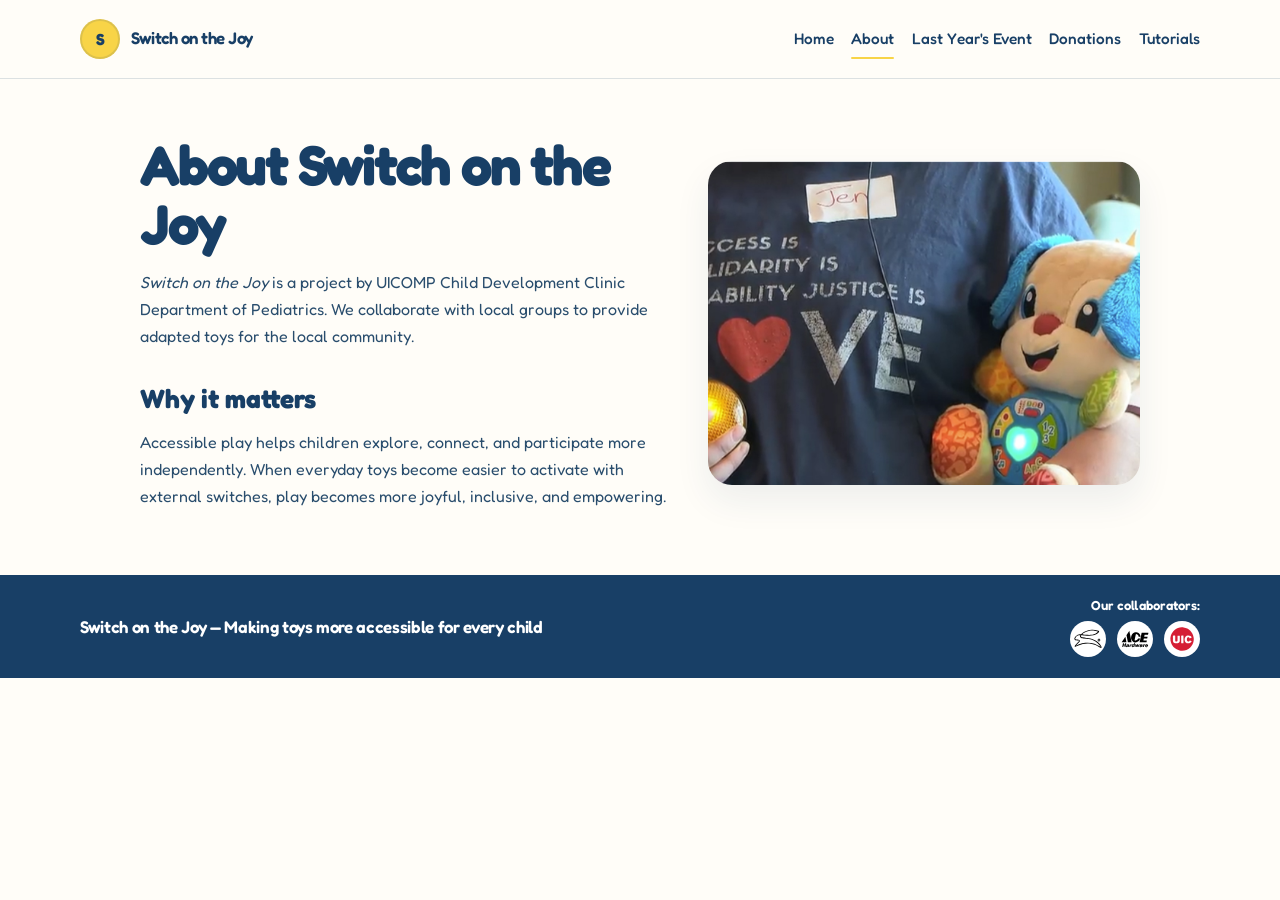
==== commit 156f5166: "fixed ribbon" ====
--- a/about.html
+++ b/about.html
@@ -50,10 +50,13 @@
   <footer class="site-footer">
     <div class="container footer-layout">
       <p class="footer-message">Switch on the Joy — Making toys more accessible for every child</p>
-      <div class="footer-logos" aria-label="Collaborator logos">
-        <span class="footer-logo"><img src="images/fbnflogo.svg" alt="FBNF" onerror="this.remove()"></span>
-        <span class="footer-logo"><img src="images/acelogo.svg" alt="ACE" onerror="this.remove()"></span>
-        <span class="footer-logo"><img src="images/universitylogo.svg" alt="University" onerror="this.remove()"></span>
+      <div class="footer-collaborators">
+        <span class="collaborators-label">Our collaborators:</span>
+        <div class="footer-logos" aria-label="Collaborator logos">
+          <a class="footer-logo" href="https://fbnf.github.io/Team-Site/index.html" aria-label="FBNF website"><img src="images/fbnflogo.svg" alt="FBNF" onerror="this.remove()"></a>
+          <span class="footer-logo"><img src="images/acelogo.svg" alt="ACE" onerror="this.remove()"></span>
+          <span class="footer-logo"><img src="images/universitylogo.svg" alt="University" onerror="this.remove()"></span>
+        </div>
       </div>
     </div>
   </footer>
--- a/styles.css
+++ b/styles.css
@@ -248,8 +248,25 @@
 }
 
 .donation-heading {
+  display: flex;
+  align-items: center;
+  justify-content: space-between;
+  gap: 2rem;
   width: min(var(--content-width), calc(100% - 48px));
   margin: 0 auto;
+}
+
+.support-photo {
+  flex: 0 1 230px;
+  overflow: hidden;
+  border-radius: 1.2rem;
+}
+
+.support-photo img {
+  width: 100%;
+  max-height: 150px;
+  aspect-ratio: 3 / 2;
+  object-fit: cover;
 }
 
 .hero-copy h1 + .hero-actions {
@@ -945,7 +962,7 @@
 
 .collaborators-label {
   color: white;
-  font-size: 0.95rem;
+  font-size: 0.82rem;
   font-weight: 600;
 }
 
@@ -963,6 +980,13 @@
   background: rgba(255, 255, 255, 0.05);
 }
 
+.footer-collaborators {
+  display: flex;
+  flex-direction: column;
+  align-items: flex-end;
+  gap: 0.3rem;
+}
+
 .footer-logos {
   display: flex;
   align-items: center;
@@ -981,8 +1005,9 @@
 }
 
 .footer-logo img {
-  width: 1.45rem;
-  height: 1.45rem;
+  width: 1.9rem;
+  height: 1.9rem;
+  padding: 0.08rem;
   object-fit: contain;
 }
 
@@ -1029,6 +1054,22 @@
 
   .donation-heading {
     width: min(var(--content-width), calc(100% - 28px));
+  }
+
+  .donation-heading {
+    flex-direction: column;
+    align-items: stretch;
+    gap: 1rem;
+  }
+
+  .support-photo {
+    flex: 0 1 auto;
+    width: min(230px, 100%);
+    align-self: flex-end;
+  }
+
+  .support-photo img {
+    max-height: 150px;
   }
 
   .nav-toggle {
@@ -1093,6 +1134,11 @@
     gap: 1rem;
   }
 
+  .footer-collaborators {
+    align-self: stretch;
+    align-items: flex-end;
+  }
+
   .gallery-item img,
   .gallery-placeholder {
     height: auto;
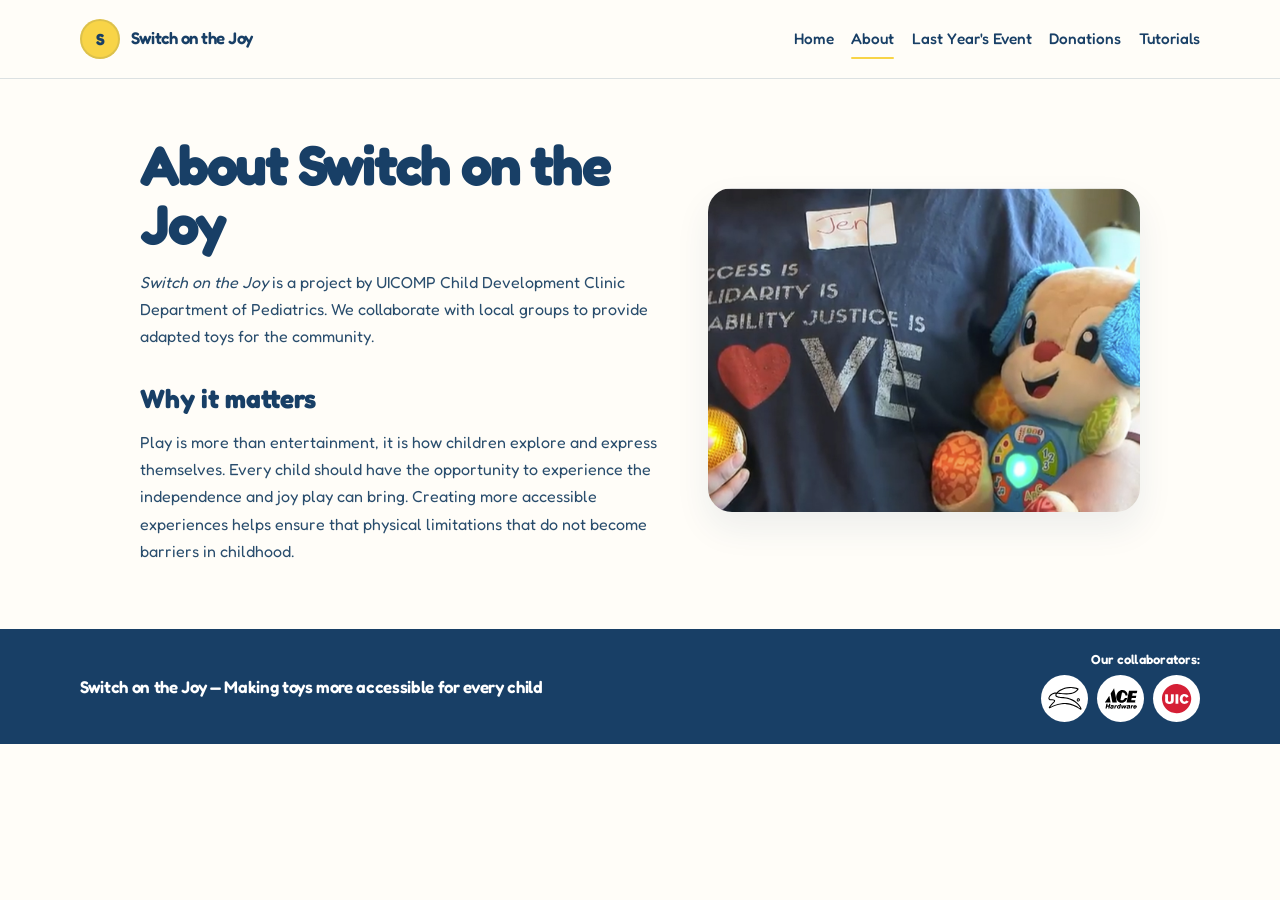
==== commit e8cf3528: "session fixes" ====
--- a/about.html
+++ b/about.html
@@ -36,9 +36,9 @@
       <div class="container about-layout">
         <div class="about-copy">
           <h1 class="section-title">About Switch on the Joy</h1>
-          <p class="section-copy"><em>Switch on the Joy</em> is a project by UICOMP Child Development Clinic Department of Pediatrics. We collaborate with local groups to provide adapted toys for the local community.</p>
+          <p class="section-copy"><em>Switch on the Joy</em> is a project by UICOMP Child Development Clinic Department of Pediatrics. We collaborate with local groups to provide adapted toys for the community.</p>
           <h2>Why it matters</h2>
-          <p class="section-copy">Accessible play helps children explore, connect, and participate more independently. When everyday toys become easier to activate with external switches, play becomes more joyful, inclusive, and empowering.</p>
+          <p class="section-copy">Play is more than entertainment, it is how children explore and express themselves. Every child should have the opportunity to experience the independence and joy play can bring. Creating more accessible experiences helps ensure that physical limitations that do not become barriers in childhood.</p>
         </div>
         <div class="about-photo">
           <img src="images/aboutphoto.jpg" alt="Switch on the Joy community members">
--- a/styles.css
+++ b/styles.css
@@ -405,6 +405,7 @@
   grid-template-columns: auto minmax(0, 1fr) auto;
   align-items: center;
   gap: 1rem;
+  container-type: inline-size;
 }
 
 .process-track {
@@ -429,7 +430,7 @@
 
 .process-step {
   position: relative;
-  flex: 0 0 min(280px, 78vw);
+  flex: 0 0 min(280px, 100%);
   display: flex;
   flex-direction: column;
   gap: 0.7rem;
@@ -453,8 +454,8 @@
 }
 
 .step-icon img {
-  width: 2.3rem;
-  height: 2.3rem;
+  width: 3rem;
+  height: 3rem;
   object-fit: contain;
 }
 
@@ -502,6 +503,36 @@
 .carousel-arrow:focus-visible {
   outline: 3px solid var(--yellow);
   outline-offset: 2px;
+}
+
+@container (min-width: 56rem) {
+  .process-carousel {
+    grid-template-columns: minmax(0, 1fr);
+    gap: 0;
+  }
+
+  .process-track {
+    justify-content: center;
+    min-width: 0;
+    overflow-x: hidden;
+    padding-bottom: 0;
+  }
+
+  .carousel-arrow {
+    display: none;
+  }
+}
+
+@container (max-width: 32rem) {
+  .process-carousel {
+    grid-template-columns: 2.4rem minmax(0, 1fr) 2.4rem;
+    gap: 0.5rem;
+  }
+
+  .carousel-arrow {
+    width: 2.4rem;
+    height: 2.4rem;
+  }
 }
 
 .get-involved {
@@ -991,23 +1022,23 @@
   display: flex;
   align-items: center;
   justify-content: flex-end;
-  gap: 0.7rem;
+  gap: 0.55rem;
 }
 
 .footer-logo {
   display: grid;
   place-items: center;
-  width: 2.25rem;
-  height: 2.25rem;
+  width: 2.9375rem;
+  height: 2.9375rem;
   border-radius: 50%;
   background: white;
   flex: 0 0 auto;
 }
 
 .footer-logo img {
-  width: 1.9rem;
-  height: 1.9rem;
-  padding: 0.08rem;
+  width: 2.35rem;
+  height: 2.35rem;
+  padding: 0.1rem;
   object-fit: contain;
 }
 
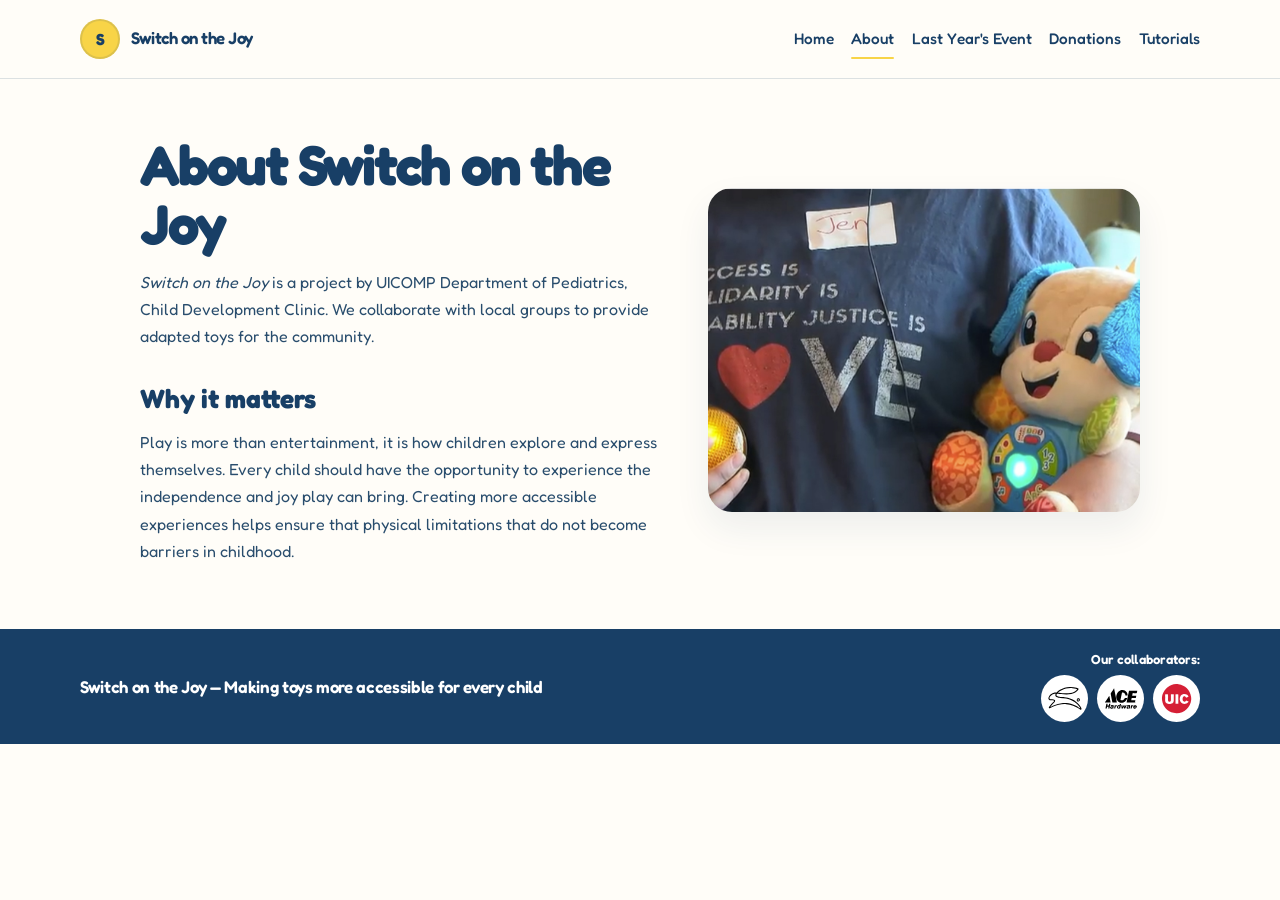
==== commit f63d34a6: "session changes" ====
--- a/about.html
+++ b/about.html
@@ -36,7 +36,7 @@
       <div class="container about-layout">
         <div class="about-copy">
           <h1 class="section-title">About Switch on the Joy</h1>
-          <p class="section-copy"><em>Switch on the Joy</em> is a project by UICOMP Child Development Clinic Department of Pediatrics. We collaborate with local groups to provide adapted toys for the community.</p>
+          <p class="section-copy"><em>Switch on the Joy</em> is a project by UICOMP Department of Pediatrics, Child Development Clinic. We collaborate with local groups to provide adapted toys for the community.</p>
           <h2>Why it matters</h2>
           <p class="section-copy">Play is more than entertainment, it is how children explore and express themselves. Every child should have the opportunity to experience the independence and joy play can bring. Creating more accessible experiences helps ensure that physical limitations that do not become barriers in childhood.</p>
         </div>
--- a/styles.css
+++ b/styles.css
@@ -539,10 +539,127 @@
   padding: 4rem 0;
 }
 
+.help-layout {
+  display: grid;
+  grid-template-columns: repeat(2, minmax(0, 1fr));
+  align-items: stretch;
+  gap: 1.5rem;
+}
+
+.toy-request {
+  display: flex;
+  align-items: center;
+  justify-content: center;
+  gap: 1rem;
+  min-height: 100%;
+  padding: 2rem 1.5rem;
+  background: #fff9df;
+  border: 1px solid rgba(24, 63, 102, 0.1);
+  border-left: 5px solid var(--yellow);
+  border-radius: 1.25rem;
+  box-shadow: 0 10px 25px rgba(24, 63, 102, 0.05);
+}
+
+.toy-request-label {
+  margin-bottom: 0.35rem;
+  color: var(--ink);
+  font-family: "Patrick Hand", cursive;
+  font-size: 1rem;
+  letter-spacing: 0.06em;
+}
+
+.toy-request-copy {
+  display: flex;
+  flex-direction: column;
+  align-items: flex-start;
+}
+
+.toy-request h2 {
+  margin-bottom: 1.8rem;
+  color: var(--navy);
+  font-size: clamp(2rem, 3.2vw, 2.6rem);
+  line-height: 1.05;
+}
+
+.toy-request-link {
+  display: inline-flex;
+  align-items: center;
+  align-self: flex-start;
+  gap: 0.35rem;
+  padding: 0.75rem 1.25rem;
+  background: var(--navy);
+  border-radius: 999px;
+  color: white;
+  font-size: 1.05rem;
+  font-weight: 600;
+  transition: background-color 0.2s ease, transform 0.2s ease;
+}
+
+.toy-request-link:hover {
+  background: var(--ink);
+  transform: translateY(-1px);
+}
+
+.toy-request-deadline {
+  margin: 0.75rem 0 0;
+  color: var(--ink);
+  font-size: 1.1rem;
+  font-weight: 600;
+}
+
+.toy-request-qr {
+  position: relative;
+  display: flex;
+  flex-direction: column;
+  align-items: center;
+  gap: 0.3rem;
+  flex: 0 0 190px;
+  padding: 0.7rem;
+  background: rgba(255, 255, 255, 0.8);
+  border: 1px solid rgba(24, 63, 102, 0.1);
+  border-radius: 0.9rem;
+  color: var(--ink);
+  text-align: center;
+  overflow-wrap: anywhere;
+}
+
+.toy-request-qr img {
+  width: 100%;
+  aspect-ratio: 1;
+  border-radius: 0.45rem;
+  object-fit: contain;
+}
+
+.toy-request-qr p {
+  margin: 0;
+  font-size: 0.8rem;
+  font-weight: 500;
+}
+
+.help-options {
+  display: flex;
+  flex-direction: column;
+  min-width: 0;
+}
+
+.help-options .process-header {
+  max-width: none;
+  margin: 0 0 1rem;
+  text-align: center;
+}
+
+.help-options .section-title {
+  margin-bottom: 0;
+  font-size: clamp(2rem, 3vw, 2.6rem);
+  line-height: 1.1;
+  text-align: center;
+}
+
 .card-grid {
   display: grid;
-  grid-template-columns: repeat(3, minmax(0, 1fr));
-  gap: 1.2rem;
+  grid-template-columns: 1fr;
+  flex: 1;
+  gap: 0.75rem;
 }
 
 .info-card {
@@ -554,6 +671,12 @@
   background: rgba(225, 243, 249, 0.35);
   border: 1px solid rgba(24, 63, 102, 0.08);
   border-radius: 1.2rem;
+}
+
+.help-options .info-card {
+  min-height: 0;
+  flex: 1;
+  padding: 0.85rem 1rem;
 }
 
 .card-icon {
@@ -917,6 +1040,7 @@
 
 .donation-options {
   display: grid;
+  align-content: start;
   gap: 0.8rem;
 }
 
@@ -1154,6 +1278,27 @@
     grid-template-columns: 1fr;
   }
 
+  .help-layout {
+    grid-template-columns: 1fr;
+  }
+
+  .toy-request {
+    flex-direction: column;
+    align-items: stretch;
+    min-height: 0;
+    padding: 1.5rem;
+  }
+
+  .toy-request-copy {
+    width: 100%;
+  }
+
+  .toy-request-qr {
+    width: min(220px, 100%);
+    flex-basis: auto;
+    align-self: center;
+  }
+
   .about-layout,
   .donation-layout {
     grid-template-columns: 1fr;
